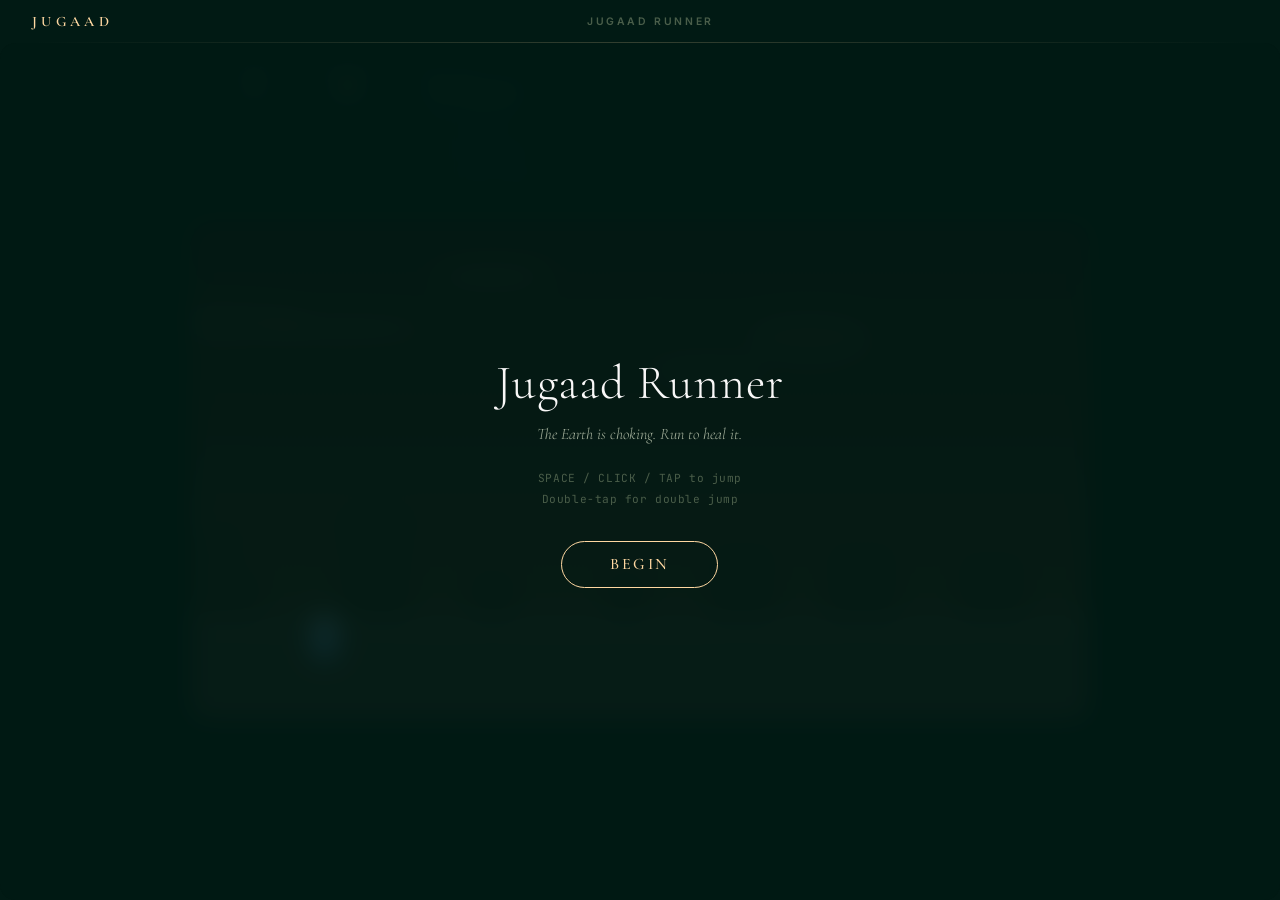
==== static/game.html @ 702e69bc "Game and conversation implementation" ====
<!DOCTYPE html>
<html lang="en">
<head>
    <meta charset="UTF-8">
    <meta name="viewport" content="width=device-width, initial-scale=1.0">
    <title>Jugaad Runner — Environment Warrior</title>
    <link rel="preconnect" href="https://fonts.googleapis.com">
    <link rel="preconnect" href="https://fonts.gstatic.com" crossorigin>
    <link href="https://fonts.googleapis.com/css2?family=Cormorant+Garamond:ital,wght@0,300;0,400;0,500;0,600;0,700;1,400&family=Inter:wght@300;400;500;600&family=JetBrains+Mono:wght@400;500&display=swap" rel="stylesheet">
    <link rel="stylesheet" href="/static/css/game.css">
</head>
<body>
    <nav class="game-nav">
        <a href="/" class="nav-back">JUGAAD</a>
        <div class="nav-title">JUGAAD RUNNER</div>
        <div class="nav-spacer"></div>
    </nav>

    <div class="game-wrapper" id="game-wrapper">
        <canvas id="game-canvas"></canvas>

        <!-- HUD overlay -->
        <div class="hud" id="hud">
            <div class="hud-left">
                <div class="hud-item">
                    <span class="hud-label">SCORE</span>
                    <span class="hud-value" id="hud-score">0</span>
                </div>
                <div class="hud-item">
                    <span class="hud-label">DISTANCE</span>
                    <span class="hud-value" id="hud-distance">0m</span>
                </div>
                <div class="hud-item fire-types" id="fire-types">
                    <span class="hud-label">FIRE TYPE</span>
                    <div class="fire-type-list">
                        <div class="fire-type" data-type="PURIFICATION">
                            <span class="fire-key">1</span>
                            <span class="fire-name">Purification</span>
                        </div>
                        <div class="fire-type locked" data-type="SOLAR_FLARE">
                            <span class="fire-key">2</span>
                            <span class="fire-name">Solar Flare</span>
                        </div>
                        <div class="fire-type locked" data-type="WASTE_RECYCLER">
                            <span class="fire-key">3</span>
                            <span class="fire-name">Waste Recycler</span>
                        </div>
                        <div class="fire-type locked" data-type="NATURE_WRATH">
                            <span class="fire-key">4</span>
                            <span class="fire-name">Nature's Wrath</span>
                        </div>
                    </div>
                </div>
            </div>
            <div class="hud-right">
                <div class="hud-item">
                    <span class="hud-label">LIVES</span>
                    <span class="hud-value" id="hud-lives"></span>
                </div>
            </div>
        </div>

        <!-- Start screen overlay -->
        <div class="overlay" id="start-overlay">
            <div class="overlay-content">
                <h1 class="overlay-title">Jugaad Runner</h1>
                <p class="overlay-subtitle">The Earth is choking. Run to heal it.</p>
                <p class="overlay-instruction">SPACE / CLICK / TAP to jump<br>Double-tap for double jump</p>
                <button class="btn-play" id="btn-start">BEGIN</button>
            </div>
        </div>

        <!-- Game over overlay -->
        <div class="overlay hidden" id="gameover-overlay">
            <div class="overlay-content">
                <h1 class="overlay-title gameover-title">EARTH FELL SILENT</h1>
                <div class="gameover-stats">
                    <div class="gameover-stat">
                        <span class="gameover-stat-value" id="final-score">0</span>
                        <span class="gameover-stat-label">SCORE</span>
                    </div>
                    <div class="gameover-stat">
                        <span class="gameover-stat-value" id="final-distance">0m</span>
                        <span class="gameover-stat-label">DISTANCE</span>
                    </div>
                </div>
                <div class="eco-fact" id="eco-fact"></div>
                <div class="gameover-buttons">
                    <button class="btn-play" id="btn-restart">PLAY AGAIN</button>
                    <a href="/" class="btn-back">BACK TO JUGAAD</a>
                </div>
            </div>
        </div>
    </div>

    <script src="/static/js/game.js"></script>
</body>
</html>
---- static/css/game.css ----
/* ==========================================================================
   Jugaad Runner — Game Page Styles
   Matches the premium dark Jugaad aesthetic
   ========================================================================== */

*, *::before, *::after { margin: 0; padding: 0; box-sizing: border-box; }

:root {
    --bg-deep:      #011a14;
    --bg-primary:   #022b23;
    --border:       rgba(255, 216, 162, 0.1);
    --border-glow:  rgba(255, 216, 162, 0.2);
    --text-primary: #f9f8f8;
    --text-secondary: #a8b5a0;
    --text-dim:     #4a5e4a;
    --gold:         #ffd8a2;
    --gold-bright:  #ffe4b5;
    --gold-glow:    rgba(255, 216, 162, 0.3);

    --font-display: 'Cormorant Garamond', Georgia, serif;
    --font-body:    'Inter', -apple-system, BlinkMacSystemFont, sans-serif;
    --font-mono:    'JetBrains Mono', 'Consolas', monospace;

    --radius:    16px;
    --radius-sm: 10px;
    --radius-xs: 6px;
}

html, body {
    height: 100%;
    overflow: hidden;
}

body {
    font-family: var(--font-body);
    background: var(--bg-deep);
    color: var(--text-primary);
    display: flex;
    flex-direction: column;
}

/* --- Navigation --- */
.game-nav {
    display: flex;
    align-items: center;
    justify-content: space-between;
    padding: 0.8rem 2rem;
    position: relative;
    z-index: 20;
    flex-shrink: 0;
}

.game-nav::after {
    content: '';
    position: absolute;
    bottom: 0;
    left: 2rem;
    right: 2rem;
    height: 1px;
    background: linear-gradient(90deg, transparent, var(--border-glow), transparent);
}

.nav-back {
    font-family: var(--font-display);
    font-size: 0.9rem;
    font-weight: 600;
    letter-spacing: 0.3em;
    color: var(--gold);
    text-decoration: none;
    transition: opacity 0.3s ease;
}

.nav-back:hover {
    opacity: 0.7;
}

.nav-title {
    font-family: var(--font-body);
    font-size: 0.65rem;
    font-weight: 600;
    letter-spacing: 0.25em;
    color: var(--text-dim);
    text-transform: uppercase;
}

.nav-spacer {
    width: 60px;
}

/* --- Game Wrapper --- */
.game-wrapper {
    flex: 1;
    display: flex;
    align-items: center;
    justify-content: center;
    position: relative;
    padding: 0.5rem;
    min-height: 0;
}

#game-canvas {
    display: block;
    width: 100%;
    max-width: 900px;
    border-radius: var(--radius);
    border: 1px solid var(--border);
    background: #0a0a0a;
    cursor: pointer;
    /* Height set dynamically by JS based on aspect ratio */
}

/* --- HUD Overlay --- */
.hud {
    position: absolute;
    top: 1rem;
    left: 50%;
    transform: translateX(-50%);
    width: 100%;
    max-width: 880px;
    display: flex;
    justify-content: space-between;
    padding: 0 1.5rem;
    pointer-events: none;
    z-index: 10;
}

.hud-left, .hud-right {
    display: flex;
    gap: 1.5rem;
}

.hud-item {
    display: flex;
    flex-direction: column;
    align-items: center;
    gap: 0.15rem;
    background: rgba(1, 26, 20, 0.75);
    backdrop-filter: blur(8px);
    border: 1px solid var(--border);
    border-radius: var(--radius-xs);
    padding: 0.35rem 0.75rem;
}

.hud-label {
    font-family: var(--font-body);
    font-size: 0.5rem;
    font-weight: 600;
    letter-spacing: 0.2em;
    color: var(--text-dim);
    text-transform: uppercase;
}

.hud-value {
    font-family: var(--font-mono);
    font-size: 0.9rem;
    font-weight: 500;
    color: var(--gold);
}

/* --- Fire Types --- */
.fire-types {
    flex-direction: column !important;
    align-items: flex-start !important;
    padding: 0.5rem !important;
    min-width: 150px;
}

.fire-type-list {
    display: flex;
    flex-direction: column;
    gap: 0.25rem;
    width: 100%;
}

.fire-type {
    display: flex;
    align-items: center;
    gap: 0.5rem;
    padding: 0.25rem 0.5rem;
    border-radius: 4px;
    transition: all 0.2s ease;
    cursor: pointer;
    pointer-events: auto;
}

.fire-type:hover {
    background: rgba(212, 175, 55, 0.1);
}

.fire-type.active {
    background: rgba(212, 175, 55, 0.2);
    border: 1px solid var(--gold);
}

.fire-type.locked {
    opacity: 0.4;
    pointer-events: none;
}

.fire-key {
    font-family: var(--font-mono);
    font-size: 0.6rem;
    font-weight: 600;
    color: var(--text-dim);
    background: rgba(255, 255, 255, 0.1);
    padding: 0.1rem 0.3rem;
    border-radius: 3px;
    min-width: 1rem;
    text-align: center;
}

.fire-name {
    font-family: var(--font-body);
    font-size: 0.55rem;
    font-weight: 500;
    color: var(--text-secondary);
    text-transform: uppercase;
    letter-spacing: 0.05em;
}

.fire-type.active .fire-name {
    color: var(--gold);
}

/* --- Overlays (Start / Game Over) --- */
.overlay {
    position: absolute;
    inset: 0;
    display: flex;
    align-items: center;
    justify-content: center;
    background: rgba(1, 26, 20, 0.88);
    backdrop-filter: blur(12px);
    border-radius: var(--radius);
    z-index: 50;
    animation: overlay-in 0.5s ease;
}

.overlay.hidden {
    display: none;
}

@keyframes overlay-in {
    from { opacity: 0; }
    to   { opacity: 1; }
}

.overlay-content {
    text-align: center;
    max-width: 500px;
    padding: 2rem;
}

.overlay-title {
    font-family: var(--font-display);
    font-size: clamp(2rem, 5vw, 3rem);
    font-weight: 300;
    color: var(--text-primary);
    letter-spacing: 0.02em;
    margin-bottom: 0.75rem;
}

.gameover-title {
    color: #ef4444;
}

.overlay-subtitle {
    font-family: var(--font-display);
    font-size: 1rem;
    font-weight: 300;
    font-style: italic;
    color: var(--text-secondary);
    margin-bottom: 1.5rem;
}

.overlay-instruction {
    font-family: var(--font-mono);
    font-size: 0.7rem;
    color: var(--text-dim);
    line-height: 1.8;
    margin-bottom: 2rem;
    letter-spacing: 0.05em;
}

/* --- Buttons --- */
.btn-play {
    font-family: var(--font-display);
    font-size: 1rem;
    font-weight: 500;
    letter-spacing: 0.15em;
    padding: 0.8rem 3rem;
    border: 1px solid var(--gold);
    border-radius: 50px;
    background: transparent;
    color: var(--gold);
    cursor: pointer;
    transition: all 0.35s cubic-bezier(0.4, 0, 0.2, 1);
}

.btn-play:hover {
    background: var(--gold);
    color: var(--bg-deep);
    box-shadow: 0 0 40px var(--gold-glow);
    transform: translateY(-2px);
}

.btn-back {
    display: inline-block;
    font-family: var(--font-body);
    font-size: 0.7rem;
    font-weight: 500;
    letter-spacing: 0.1em;
    text-transform: uppercase;
    padding: 0.6rem 1.5rem;
    border: 1px solid var(--border);
    border-radius: 50px;
    background: transparent;
    color: var(--text-dim);
    text-decoration: none;
    cursor: pointer;
    transition: all 0.3s ease;
}

.btn-back:hover {
    border-color: var(--text-secondary);
    color: var(--text-secondary);
}

/* --- Game Over Stats --- */
.gameover-stats {
    display: flex;
    gap: 2rem;
    justify-content: center;
    margin-bottom: 1.5rem;
}

.gameover-stat {
    display: flex;
    flex-direction: column;
    align-items: center;
    gap: 0.25rem;
}

.gameover-stat-value {
    font-family: var(--font-display);
    font-size: 2rem;
    font-weight: 600;
    color: var(--gold);
}

.gameover-stat-label {
    font-family: var(--font-body);
    font-size: 0.55rem;
    font-weight: 600;
    letter-spacing: 0.2em;
    color: var(--text-dim);
    text-transform: uppercase;
}

/* --- Eco Fact --- */
.eco-fact {
    font-family: var(--font-display);
    font-size: 0.95rem;
    font-weight: 400;
    font-style: italic;
    color: var(--text-secondary);
    line-height: 1.6;
    padding: 1rem 1.5rem;
    margin-bottom: 1.5rem;
    background: rgba(255, 216, 162, 0.04);
    border-left: 2px solid var(--gold);
    border-radius: 0 var(--radius-xs) var(--radius-xs) 0;
    text-align: left;
}

.gameover-buttons {
    display: flex;
    gap: 1rem;
    justify-content: center;
    align-items: center;
    flex-wrap: wrap;
}

/* --- Responsive --- */
@media (max-width: 600px) {
    .game-nav { padding: 0.6rem 1rem; }
    .game-nav::after { left: 1rem; right: 1rem; }
    .hud { padding: 0 0.75rem; }
    .hud-item { padding: 0.25rem 0.5rem; }
    .hud-value { font-size: 0.75rem; }
    .overlay-content { padding: 1.5rem; }
    .gameover-stats { gap: 1rem; }
    .gameover-stat-value { font-size: 1.5rem; }
}
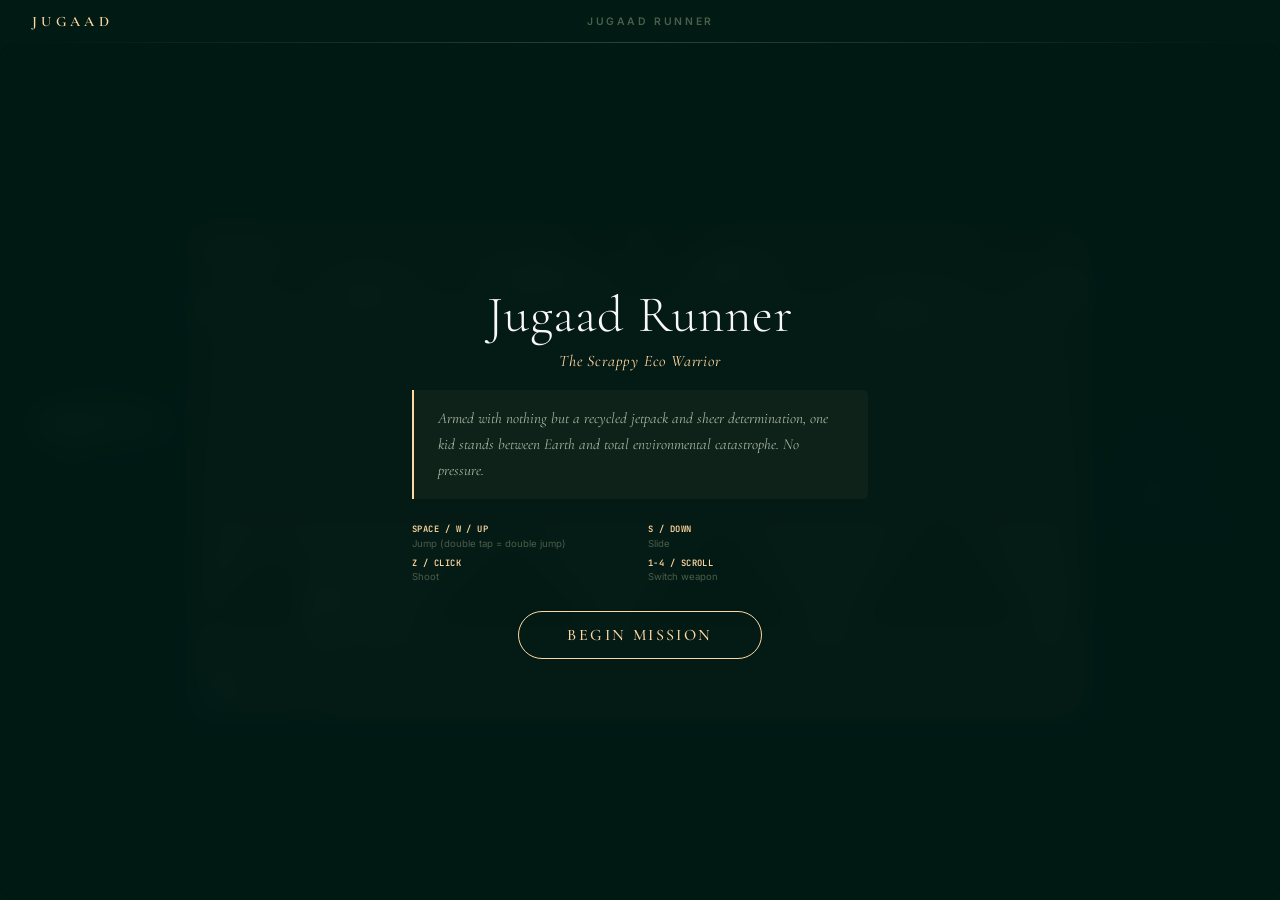
==== commit d0e513fe: "Adding fully revamped site layout, full functionality implemented for custom navigation" ====
--- a/static/game.html
+++ b/static/game.html
@@ -3,7 +3,7 @@
 <head>
     <meta charset="UTF-8">
     <meta name="viewport" content="width=device-width, initial-scale=1.0">
-    <title>Jugaad Runner — Environment Warrior</title>
+    <title>Jugaad Runner — The Scrappy Eco Warrior</title>
     <link rel="preconnect" href="https://fonts.googleapis.com">
     <link rel="preconnect" href="https://fonts.gstatic.com" crossorigin>
     <link href="https://fonts.googleapis.com/css2?family=Cormorant+Garamond:ital,wght@0,300;0,400;0,500;0,600;0,700;1,400&family=Inter:wght@300;400;500;600&family=JetBrains+Mono:wght@400;500&display=swap" rel="stylesheet">
@@ -19,44 +19,65 @@
     <div class="game-wrapper" id="game-wrapper">
         <canvas id="game-canvas"></canvas>
 
-        <!-- HUD overlay -->
-        <div class="hud" id="hud">
-            <div class="hud-left">
-                <div class="hud-item">
-                    <span class="hud-label">SCORE</span>
-                    <span class="hud-value" id="hud-score">0</span>
-                </div>
-                <div class="hud-item">
-                    <span class="hud-label">DISTANCE</span>
-                    <span class="hud-value" id="hud-distance">0m</span>
-                </div>
-                <div class="hud-item fire-types" id="fire-types">
-                    <span class="hud-label">FIRE TYPE</span>
-                    <div class="fire-type-list">
-                        <div class="fire-type" data-type="PURIFICATION">
-                            <span class="fire-key">1</span>
-                            <span class="fire-name">Purification</span>
-                        </div>
-                        <div class="fire-type locked" data-type="SOLAR_FLARE">
-                            <span class="fire-key">2</span>
-                            <span class="fire-name">Solar Flare</span>
-                        </div>
-                        <div class="fire-type locked" data-type="WASTE_RECYCLER">
-                            <span class="fire-key">3</span>
-                            <span class="fire-name">Waste Recycler</span>
-                        </div>
-                        <div class="fire-type locked" data-type="NATURE_WRATH">
-                            <span class="fire-key">4</span>
-                            <span class="fire-name">Nature's Wrath</span>
-                        </div>
-                    </div>
+        <!-- HUD overlay (rendered on canvas, but weapon sidebar is HTML) -->
+        <div class="weapon-sidebar" id="weapon-sidebar">
+            <div class="weapon-sidebar-title">WEAPONS</div>
+            <div class="weapon-slot active" data-weapon="0" id="weapon-0">
+                <span class="weapon-key">1</span>
+                <span class="weapon-icon weapon-icon-water"></span>
+                <div class="weapon-info">
+                    <span class="weapon-name">Water Cannon</span>
+                    <span class="weapon-status">EQUIPPED</span>
                 </div>
             </div>
-            <div class="hud-right">
-                <div class="hud-item">
-                    <span class="hud-label">LIVES</span>
-                    <span class="hud-value" id="hud-lives"></span>
+            <div class="weapon-slot locked" data-weapon="1" id="weapon-1">
+                <span class="weapon-key">2</span>
+                <span class="weapon-icon weapon-icon-solar"></span>
+                <div class="weapon-info">
+                    <span class="weapon-name">Solar Beam</span>
+                    <span class="weapon-status">500 PTS</span>
                 </div>
+            </div>
+            <div class="weapon-slot locked" data-weapon="2" id="weapon-2">
+                <span class="weapon-key">3</span>
+                <span class="weapon-icon weapon-icon-recycle"></span>
+                <div class="weapon-info">
+                    <span class="weapon-name">Recycling Ray</span>
+                    <span class="weapon-status">1500 PTS</span>
+                </div>
+            </div>
+            <div class="weapon-slot locked" data-weapon="3" id="weapon-3">
+                <span class="weapon-key">4</span>
+                <span class="weapon-icon weapon-icon-nature"></span>
+                <div class="weapon-info">
+                    <span class="weapon-name">Nature's Wrath</span>
+                    <span class="weapon-status">3000 PTS</span>
+                </div>
+            </div>
+        </div>
+
+        <!-- Controls Help (right side) -->
+        <div class="controls-help" id="controls-help">
+            <div class="controls-help-title">CONTROLS</div>
+            <div class="control-hint">
+                <span class="control-hint-key">SPACE</span>
+                <span class="control-hint-desc">Jump</span>
+            </div>
+            <div class="control-hint">
+                <span class="control-hint-key">x2</span>
+                <span class="control-hint-desc">Double jump</span>
+            </div>
+            <div class="control-hint">
+                <span class="control-hint-key">S / DOWN</span>
+                <span class="control-hint-desc">Slide</span>
+            </div>
+            <div class="control-hint">
+                <span class="control-hint-key">Z / CLICK</span>
+                <span class="control-hint-desc">Shoot</span>
+            </div>
+            <div class="control-hint">
+                <span class="control-hint-key">1-4</span>
+                <span class="control-hint-desc">Switch weapon</span>
             </div>
         </div>
 
@@ -64,16 +85,37 @@
         <div class="overlay" id="start-overlay">
             <div class="overlay-content">
                 <h1 class="overlay-title">Jugaad Runner</h1>
-                <p class="overlay-subtitle">The Earth is choking. Run to heal it.</p>
-                <p class="overlay-instruction">SPACE / CLICK / TAP to jump<br>Double-tap for double jump</p>
-                <button class="btn-play" id="btn-start">BEGIN</button>
+                <p class="overlay-tagline">The Scrappy Eco Warrior</p>
+                <div class="overlay-story">
+                    Armed with nothing but a recycled jetpack and sheer determination, one kid stands between Earth and total environmental catastrophe. No pressure.
+                </div>
+                <div class="overlay-controls">
+                    <div class="control-group">
+                        <span class="control-key">SPACE / W / UP</span>
+                        <span class="control-desc">Jump (double tap = double jump)</span>
+                    </div>
+                    <div class="control-group">
+                        <span class="control-key">S / DOWN</span>
+                        <span class="control-desc">Slide</span>
+                    </div>
+                    <div class="control-group">
+                        <span class="control-key">Z / CLICK</span>
+                        <span class="control-desc">Shoot</span>
+                    </div>
+                    <div class="control-group">
+                        <span class="control-key">1-4 / SCROLL</span>
+                        <span class="control-desc">Switch weapon</span>
+                    </div>
+                </div>
+                <button class="btn-play" id="btn-start">BEGIN MISSION</button>
             </div>
         </div>
 
         <!-- Game over overlay -->
         <div class="overlay hidden" id="gameover-overlay">
             <div class="overlay-content">
-                <h1 class="overlay-title gameover-title">EARTH FELL SILENT</h1>
+                <h1 class="overlay-title gameover-title" id="gameover-title">GAME OVER</h1>
+                <p class="death-quip" id="death-quip"></p>
                 <div class="gameover-stats">
                     <div class="gameover-stat">
                         <span class="gameover-stat-value" id="final-score">0</span>
@@ -83,6 +125,14 @@
                         <span class="gameover-stat-value" id="final-distance">0m</span>
                         <span class="gameover-stat-label">DISTANCE</span>
                     </div>
+                    <div class="gameover-stat">
+                        <span class="gameover-stat-value" id="final-kills">0</span>
+                        <span class="gameover-stat-label">ENEMIES</span>
+                    </div>
+                    <div class="gameover-stat">
+                        <span class="gameover-stat-value" id="final-combo">0x</span>
+                        <span class="gameover-stat-label">BEST COMBO</span>
+                    </div>
                 </div>
                 <div class="eco-fact" id="eco-fact"></div>
                 <div class="gameover-buttons">
@@ -91,6 +141,14 @@
                 </div>
             </div>
         </div>
+
+        <!-- Weapon unlock notification -->
+        <div class="weapon-unlock hidden" id="weapon-unlock">
+            <div class="weapon-unlock-inner">
+                <span class="weapon-unlock-label">WEAPON UNLOCKED</span>
+                <span class="weapon-unlock-name" id="weapon-unlock-name"></span>
+            </div>
+        </div>
     </div>
 
     <script src="/static/js/game.js"></script>
--- a/static/css/game.css
+++ b/static/css/game.css
@@ -70,9 +70,7 @@
     transition: opacity 0.3s ease;
 }
 
-.nav-back:hover {
-    opacity: 0.7;
-}
+.nav-back:hover { opacity: 0.7; }
 
 .nav-title {
     font-family: var(--font-body);
@@ -83,9 +81,7 @@
     text-transform: uppercase;
 }
 
-.nav-spacer {
-    width: 60px;
-}
+.nav-spacer { width: 60px; }
 
 /* --- Game Wrapper --- */
 .game-wrapper {
@@ -105,122 +101,116 @@
     border-radius: var(--radius);
     border: 1px solid var(--border);
     background: #0a0a0a;
+    cursor: crosshair;
+}
+
+/* --- Weapon Sidebar --- */
+.weapon-sidebar {
+    position: absolute;
+    left: max(0.5rem, calc(50% - 450px - 170px));
+    top: 50%;
+    transform: translateY(-50%);
+    width: 155px;
+    background: rgba(1, 26, 20, 0.85);
+    backdrop-filter: blur(12px);
+    border: 1px solid var(--border);
+    border-radius: var(--radius-sm);
+    padding: 0.6rem;
+    z-index: 10;
+    display: flex;
+    flex-direction: column;
+    gap: 0.35rem;
+}
+
+.weapon-sidebar-title {
+    font-family: var(--font-body);
+    font-size: 0.5rem;
+    font-weight: 600;
+    letter-spacing: 0.25em;
+    color: var(--text-dim);
+    text-align: center;
+    padding-bottom: 0.4rem;
+    border-bottom: 1px solid var(--border);
+    margin-bottom: 0.15rem;
+}
+
+.weapon-slot {
+    display: flex;
+    align-items: center;
+    gap: 0.45rem;
+    padding: 0.4rem 0.5rem;
+    border-radius: var(--radius-xs);
     cursor: pointer;
-    /* Height set dynamically by JS based on aspect ratio */
-}
-
-/* --- HUD Overlay --- */
-.hud {
-    position: absolute;
-    top: 1rem;
-    left: 50%;
-    transform: translateX(-50%);
-    width: 100%;
-    max-width: 880px;
-    display: flex;
-    justify-content: space-between;
-    padding: 0 1.5rem;
+    transition: all 0.2s ease;
+    border: 1px solid transparent;
+}
+
+.weapon-slot:hover { background: rgba(255, 216, 162, 0.06); }
+
+.weapon-slot.active {
+    background: rgba(255, 216, 162, 0.12);
+    border-color: var(--gold);
+}
+
+.weapon-slot.locked {
+    opacity: 0.35;
+    cursor: default;
     pointer-events: none;
-    z-index: 10;
-}
-
-.hud-left, .hud-right {
-    display: flex;
-    gap: 1.5rem;
-}
-
-.hud-item {
-    display: flex;
-    flex-direction: column;
-    align-items: center;
-    gap: 0.15rem;
-    background: rgba(1, 26, 20, 0.75);
-    backdrop-filter: blur(8px);
-    border: 1px solid var(--border);
-    border-radius: var(--radius-xs);
-    padding: 0.35rem 0.75rem;
-}
-
-.hud-label {
-    font-family: var(--font-body);
-    font-size: 0.5rem;
-    font-weight: 600;
-    letter-spacing: 0.2em;
-    color: var(--text-dim);
-    text-transform: uppercase;
-}
-
-.hud-value {
+}
+
+.weapon-slot.unlocked { opacity: 1; pointer-events: auto; }
+
+.weapon-key {
     font-family: var(--font-mono);
-    font-size: 0.9rem;
-    font-weight: 500;
-    color: var(--gold);
-}
-
-/* --- Fire Types --- */
-.fire-types {
-    flex-direction: column !important;
-    align-items: flex-start !important;
-    padding: 0.5rem !important;
-    min-width: 150px;
-}
-
-.fire-type-list {
-    display: flex;
-    flex-direction: column;
-    gap: 0.25rem;
-    width: 100%;
-}
-
-.fire-type {
-    display: flex;
-    align-items: center;
-    gap: 0.5rem;
-    padding: 0.25rem 0.5rem;
-    border-radius: 4px;
-    transition: all 0.2s ease;
-    cursor: pointer;
-    pointer-events: auto;
-}
-
-.fire-type:hover {
-    background: rgba(212, 175, 55, 0.1);
-}
-
-.fire-type.active {
-    background: rgba(212, 175, 55, 0.2);
-    border: 1px solid var(--gold);
-}
-
-.fire-type.locked {
-    opacity: 0.4;
-    pointer-events: none;
-}
-
-.fire-key {
-    font-family: var(--font-mono);
-    font-size: 0.6rem;
-    font-weight: 600;
-    color: var(--text-dim);
-    background: rgba(255, 255, 255, 0.1);
+    font-size: 0.55rem;
+    font-weight: 600;
+    color: var(--text-dim);
+    background: rgba(255, 255, 255, 0.08);
     padding: 0.1rem 0.3rem;
     border-radius: 3px;
     min-width: 1rem;
     text-align: center;
 }
 
-.fire-name {
-    font-family: var(--font-body);
-    font-size: 0.55rem;
+.weapon-icon {
+    width: 14px;
+    height: 14px;
+    border-radius: 50%;
+    flex-shrink: 0;
+}
+
+.weapon-icon-water { background: #4fc3f7; box-shadow: 0 0 6px rgba(79, 195, 247, 0.5); }
+.weapon-icon-solar { background: #ffd54f; box-shadow: 0 0 6px rgba(255, 213, 79, 0.5); }
+.weapon-icon-recycle { background: #66bb6a; box-shadow: 0 0 6px rgba(102, 187, 106, 0.5); }
+.weapon-icon-nature { background: #8bc34a; box-shadow: 0 0 6px rgba(139, 195, 74, 0.5); }
+
+.weapon-info {
+    display: flex;
+    flex-direction: column;
+    gap: 0.05rem;
+    overflow: hidden;
+}
+
+.weapon-name {
+    font-family: var(--font-body);
+    font-size: 0.5rem;
     font-weight: 500;
     color: var(--text-secondary);
     text-transform: uppercase;
+    letter-spacing: 0.03em;
+    white-space: nowrap;
+}
+
+.weapon-slot.active .weapon-name { color: var(--gold); }
+
+.weapon-status {
+    font-family: var(--font-mono);
+    font-size: 0.4rem;
+    color: var(--text-dim);
     letter-spacing: 0.05em;
 }
 
-.fire-type.active .fire-name {
-    color: var(--gold);
-}
+.weapon-slot.active .weapon-status { color: var(--gold-bright); }
 
 /* --- Overlays (Start / Game Over) --- */
 .overlay {
@@ -229,16 +219,14 @@
     display: flex;
     align-items: center;
     justify-content: center;
-    background: rgba(1, 26, 20, 0.88);
-    backdrop-filter: blur(12px);
+    background: rgba(1, 26, 20, 0.92);
+    backdrop-filter: blur(16px);
     border-radius: var(--radius);
     z-index: 50;
     animation: overlay-in 0.5s ease;
 }
 
-.overlay.hidden {
-    display: none;
-}
+.overlay.hidden { display: none; }
 
 @keyframes overlay-in {
     from { opacity: 0; }
@@ -247,39 +235,82 @@
 
 .overlay-content {
     text-align: center;
-    max-width: 500px;
+    max-width: 520px;
     padding: 2rem;
 }
 
 .overlay-title {
     font-family: var(--font-display);
-    font-size: clamp(2rem, 5vw, 3rem);
+    font-size: clamp(2rem, 5vw, 3.2rem);
     font-weight: 300;
     color: var(--text-primary);
     letter-spacing: 0.02em;
-    margin-bottom: 0.75rem;
-}
-
-.gameover-title {
-    color: #ef4444;
-}
-
-.overlay-subtitle {
+    margin-bottom: 0.3rem;
+}
+
+.overlay-tagline {
     font-family: var(--font-display);
     font-size: 1rem;
-    font-weight: 300;
+    font-weight: 400;
+    font-style: italic;
+    color: var(--gold);
+    margin-bottom: 1.2rem;
+    letter-spacing: 0.05em;
+}
+
+.overlay-story {
+    font-family: var(--font-display);
+    font-size: 0.95rem;
+    font-weight: 400;
     font-style: italic;
     color: var(--text-secondary);
+    line-height: 1.7;
+    padding: 1rem 1.5rem;
     margin-bottom: 1.5rem;
-}
-
-.overlay-instruction {
+    background: rgba(255, 216, 162, 0.04);
+    border-left: 2px solid var(--gold);
+    border-radius: 0 var(--radius-xs) var(--radius-xs) 0;
+    text-align: left;
+}
+
+.overlay-controls {
+    display: grid;
+    grid-template-columns: 1fr 1fr;
+    gap: 0.5rem 1rem;
+    margin-bottom: 1.8rem;
+    text-align: left;
+}
+
+.control-group {
+    display: flex;
+    flex-direction: column;
+    gap: 0.15rem;
+}
+
+.control-key {
     font-family: var(--font-mono);
-    font-size: 0.7rem;
-    color: var(--text-dim);
-    line-height: 1.8;
-    margin-bottom: 2rem;
+    font-size: 0.55rem;
+    font-weight: 600;
+    color: var(--gold);
     letter-spacing: 0.05em;
+}
+
+.control-desc {
+    font-family: var(--font-body);
+    font-size: 0.6rem;
+    color: var(--text-dim);
+}
+
+.gameover-title { color: #ef4444; }
+
+.death-quip {
+    font-family: var(--font-display);
+    font-size: 1.05rem;
+    font-weight: 400;
+    font-style: italic;
+    color: var(--gold);
+    margin-bottom: 1.5rem;
+    line-height: 1.5;
 }
 
 /* --- Buttons --- */
@@ -329,9 +360,10 @@
 /* --- Game Over Stats --- */
 .gameover-stats {
     display: flex;
-    gap: 2rem;
+    gap: 1.5rem;
     justify-content: center;
     margin-bottom: 1.5rem;
+    flex-wrap: wrap;
 }
 
 .gameover-stat {
@@ -343,14 +375,14 @@
 
 .gameover-stat-value {
     font-family: var(--font-display);
-    font-size: 2rem;
+    font-size: 1.8rem;
     font-weight: 600;
     color: var(--gold);
 }
 
 .gameover-stat-label {
     font-family: var(--font-body);
-    font-size: 0.55rem;
+    font-size: 0.5rem;
     font-weight: 600;
     letter-spacing: 0.2em;
     color: var(--text-dim);
@@ -360,12 +392,12 @@
 /* --- Eco Fact --- */
 .eco-fact {
     font-family: var(--font-display);
-    font-size: 0.95rem;
+    font-size: 0.9rem;
     font-weight: 400;
     font-style: italic;
     color: var(--text-secondary);
     line-height: 1.6;
-    padding: 1rem 1.5rem;
+    padding: 0.8rem 1.2rem;
     margin-bottom: 1.5rem;
     background: rgba(255, 216, 162, 0.04);
     border-left: 2px solid var(--gold);
@@ -381,14 +413,133 @@
     flex-wrap: wrap;
 }
 
+/* --- Weapon Unlock Notification --- */
+.weapon-unlock {
+    position: absolute;
+    top: 50%;
+    left: 50%;
+    transform: translate(-50%, -50%);
+    z-index: 60;
+    pointer-events: none;
+    animation: unlock-pop 2.5s ease forwards;
+}
+
+.weapon-unlock.hidden { display: none; }
+
+.weapon-unlock-inner {
+    display: flex;
+    flex-direction: column;
+    align-items: center;
+    gap: 0.3rem;
+    padding: 1rem 2.5rem;
+    background: rgba(1, 26, 20, 0.9);
+    border: 2px solid var(--gold);
+    border-radius: var(--radius);
+    box-shadow: 0 0 60px var(--gold-glow), 0 0 120px rgba(255, 216, 162, 0.15);
+}
+
+.weapon-unlock-label {
+    font-family: var(--font-body);
+    font-size: 0.55rem;
+    font-weight: 600;
+    letter-spacing: 0.3em;
+    color: var(--text-dim);
+}
+
+.weapon-unlock-name {
+    font-family: var(--font-display);
+    font-size: 1.5rem;
+    font-weight: 600;
+    color: var(--gold);
+    letter-spacing: 0.05em;
+}
+
+@keyframes unlock-pop {
+    0%   { opacity: 0; transform: translate(-50%, -50%) scale(0.5); }
+    15%  { opacity: 1; transform: translate(-50%, -50%) scale(1.1); }
+    25%  { transform: translate(-50%, -50%) scale(1); }
+    75%  { opacity: 1; }
+    100% { opacity: 0; transform: translate(-50%, -60%) scale(0.95); }
+}
+
+/* --- Controls Help (visible during gameplay) --- */
+.controls-help {
+    position: absolute;
+    right: max(0.5rem, calc(50% - 450px - 170px));
+    top: 50%;
+    transform: translateY(-50%);
+    width: 155px;
+    background: rgba(1, 26, 20, 0.85);
+    backdrop-filter: blur(12px);
+    border: 1px solid var(--border);
+    border-radius: var(--radius-sm);
+    padding: 0.6rem;
+    z-index: 10;
+    display: flex;
+    flex-direction: column;
+    gap: 0.25rem;
+}
+
+.controls-help-title {
+    font-family: var(--font-body);
+    font-size: 0.5rem;
+    font-weight: 600;
+    letter-spacing: 0.25em;
+    color: var(--text-dim);
+    text-align: center;
+    padding-bottom: 0.4rem;
+    border-bottom: 1px solid var(--border);
+    margin-bottom: 0.15rem;
+}
+
+.control-hint {
+    display: flex;
+    align-items: center;
+    gap: 0.4rem;
+    padding: 0.2rem 0.3rem;
+}
+
+.control-hint-key {
+    font-family: var(--font-mono);
+    font-size: 0.5rem;
+    font-weight: 600;
+    color: var(--text-dim);
+    background: rgba(255, 255, 255, 0.08);
+    padding: 0.1rem 0.35rem;
+    border-radius: 3px;
+    min-width: 2.5rem;
+    text-align: center;
+}
+
+.control-hint-desc {
+    font-family: var(--font-body);
+    font-size: 0.5rem;
+    color: var(--text-secondary);
+    text-transform: uppercase;
+    letter-spacing: 0.03em;
+}
+
 /* --- Responsive --- */
+@media (max-width: 1200px) {
+    .weapon-sidebar {
+        left: 0.5rem;
+        top: auto;
+        bottom: 0.5rem;
+        transform: none;
+        width: 140px;
+    }
+
+    .controls-help {
+        display: none;
+    }
+}
+
 @media (max-width: 600px) {
     .game-nav { padding: 0.6rem 1rem; }
     .game-nav::after { left: 1rem; right: 1rem; }
-    .hud { padding: 0 0.75rem; }
-    .hud-item { padding: 0.25rem 0.5rem; }
-    .hud-value { font-size: 0.75rem; }
     .overlay-content { padding: 1.5rem; }
+    .overlay-controls { grid-template-columns: 1fr; }
     .gameover-stats { gap: 1rem; }
     .gameover-stat-value { font-size: 1.5rem; }
-}
+    .weapon-sidebar { display: none; }
+}
